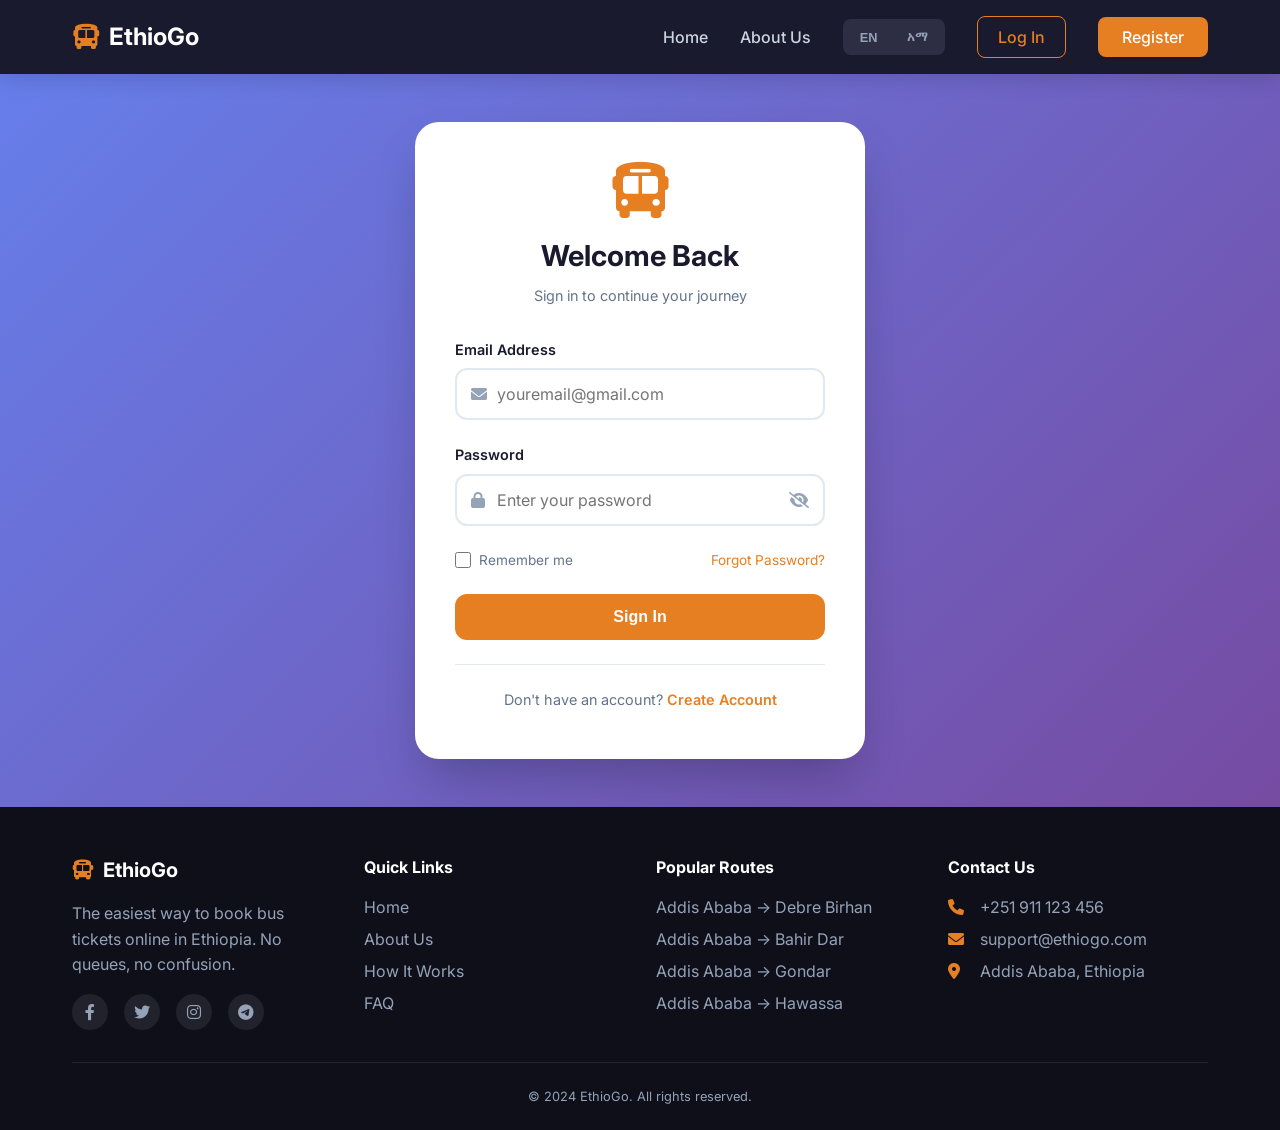
==== login.html @ 36d427b1 "first commit" ====
<!DOCTYPE html>
<html lang="en">
<head>
    <meta charset="UTF-8">
    <meta name="viewport" content="width=device-width, initial-scale=1.0">
    <title>Login - EthioGo | Sign In</title>
    <link href="https://fonts.googleapis.com/css2?family=Inter:wght@300;400;500;600;700;800&display=swap" rel="stylesheet">
    <link rel="stylesheet" href="https://cdnjs.cloudflare.com/ajax/libs/font-awesome/6.0.0-beta3/css/all.min.css">
    <link rel="stylesheet" href="css/main.css">
    
    <style>
        /* Login Page Specific Styles */
        .login-wrapper {
            min-height: calc(100vh - 200px);
            display: flex;
            align-items: center;
            justify-content: center;
            padding: 3rem 2rem;
            background: linear-gradient(135deg, #667eea 0%, #764ba2 100%);
        }

        .login-card {
            background: white;
            border-radius: 24px;
            box-shadow: 0 25px 50px -12px rgba(0, 0, 0, 0.25);
            width: 100%;
            max-width: 450px;
            padding: 2.5rem;
            animation: fadeIn 0.5s ease-out;
        }

        @keyframes fadeIn {
            from {
                opacity: 0;
                transform: translateY(20px);
            }
            to {
                opacity: 1;
                transform: translateY(0);
            }
        }

        .login-header {
            text-align: center;
            margin-bottom: 2rem;
        }

        .login-header i {
            font-size: 3.5rem;
            color: #e67e22;
            margin-bottom: 1rem;
        }

        .login-header h2 {
            font-size: 1.8rem;
            color: #1a1a2e;
            margin-bottom: 0.5rem;
            font-weight: 700;
        }

        .login-header p {
            color: #64748b;
            font-size: 0.9rem;
        }

        /* Form Styles */
        .form-group {
            margin-bottom: 1.5rem;
        }

        .form-group label {
            display: block;
            margin-bottom: 0.5rem;
            font-weight: 600;
            color: #1a1a2e;
            font-size: 0.9rem;
        }

        .input-wrapper {
            position: relative;
            display: flex;
            align-items: center;
        }

        .input-icon {
            position: absolute;
            left: 1rem;
            color: #94a3b8;
            font-size: 1rem;
            z-index: 1;
        }

        .input-wrapper input {
            width: 100%;
            padding: 0.875rem 1rem 0.875rem 2.5rem;
            border: 2px solid #e2e8f0;
            border-radius: 12px;
            font-size: 1rem;
            transition: all 0.2s;
            font-family: inherit;
            background: white;
        }

        .input-wrapper input:focus {
            outline: none;
            border-color: #e67e22;
            box-shadow: 0 0 0 3px rgba(230, 126, 34, 0.1);
        }

        .password-toggle {
            position: absolute;
            right: 1rem;
            cursor: pointer;
            color: #94a3b8;
            font-size: 1rem;
            transition: color 0.2s;
            z-index: 10;
        }

        .password-toggle:hover {
            color: #e67e22;
        }

        /* Form Options */
        .form-options {
            display: flex;
            justify-content: space-between;
            align-items: center;
            margin-bottom: 1.5rem;
            font-size: 0.85rem;
        }

        .checkbox-label {
            display: flex;
            align-items: center;
            gap: 0.5rem;
            cursor: pointer;
            color: #64748b;
        }

        .checkbox-label input {
            width: 16px;
            height: 16px;
            cursor: pointer;
            accent-color: #e67e22;
        }

        .forgot-link {
            color: #e67e22;
            text-decoration: none;
            transition: color 0.2s;
        }

        .forgot-link:hover {
            color: #d35400;
            text-decoration: underline;
        }

        /* Login Button */
        .login-btn {
            width: 100%;
            background: #e67e22;
            color: white;
            border: none;
            padding: 0.875rem;
            border-radius: 12px;
            font-size: 1rem;
            font-weight: 600;
            cursor: pointer;
            transition: all 0.3s;
        }

        .login-btn:hover {
            background: #d35400;
            transform: translateY(-2px);
            box-shadow: 0 5px 15px rgba(230, 126, 34, 0.3);
        }

        .login-btn:active {
            transform: translateY(0);
        }

        .login-btn:disabled {
            background: #cbd5e1;
            cursor: not-allowed;
            transform: none;
        }

        /* Register Link */
        .register-link {
            text-align: center;
            margin-top: 1.5rem;
            padding-top: 1.5rem;
            border-top: 1px solid #e2e8f0;
        }

        .register-link p {
            color: #64748b;
            font-size: 0.9rem;
            margin-bottom: 0.5rem;
        }

        .register-link a {
            color: #e67e22;
            text-decoration: none;
            font-weight: 600;
            transition: color 0.2s;
        }

        .register-link a:hover {
            color: #d35400;
            text-decoration: underline;
        }

        /* Alert Messages */
        .alert {
            padding: 0.875rem;
            border-radius: 12px;
            margin-bottom: 1.5rem;
            font-size: 0.85rem;
            display: flex;
            align-items: center;
            gap: 0.5rem;
            animation: slideIn 0.3s ease-out;
        }

        @keyframes slideIn {
            from {
                opacity: 0;
                transform: translateY(-10px);
            }
            to {
                opacity: 1;
                transform: translateY(0);
            }
        }

        .alert-error {
            background: #fef2f2;
            color: #dc2626;
            border: 1px solid #fecaca;
        }

        .alert-success {
            background: #f0fdf4;
            color: #16a34a;
            border: 1px solid #bbf7d0;
        }

        .alert i {
            font-size: 1rem;
        }

        /* Responsive */
        @media (max-width: 768px) {
            .login-wrapper {
                padding: 2rem 1rem;
            }
            
            .login-card {
                padding: 1.5rem;
            }
            
            .login-header h2 {
                font-size: 1.5rem;
            }
            
            .form-options {
                flex-direction: column;
                gap: 0.75rem;
                align-items: flex-start;
            }
        }
    </style>
</head>
<body>
    <!-- Header placeholder -->
    <div id="header-placeholder"></div>
    
    <!-- Login Wrapper -->
    <div class="login-wrapper">
        <div class="login-card">
            <div class="login-header">
                <i class="fas fa-bus"></i>
                <h2>Welcome Back</h2>
                <p>Sign in to continue your journey</p>
            </div>
            
            <div id="alertMessage" style="display: none;"></div>
            
            <form id="loginForm">
                <div class="form-group">
                    <label>Email Address</label>
                    <div class="input-wrapper">
                        <i class="fas fa-envelope input-icon"></i>
                        <input type="email" id="email" placeholder="youremail@gmail.com" required>
                    </div>
                </div>
                
                <div class="form-group">
                    <label>Password</label>
                    <div class="input-wrapper">
                        <i class="fas fa-lock input-icon"></i>
                        <input type="password" id="password" placeholder="Enter your password" required>
                        <i class="fas fa-eye-slash password-toggle" id="togglePassword"></i>
                    </div>
                </div>
                
                <div class="form-options">
                    <label class="checkbox-label">
                        <input type="checkbox" id="rememberMe"> Remember me
                    </label>
                    <a href="#" class="forgot-link">Forgot Password?</a>
                </div>
                
                <button type="submit" class="login-btn">Sign In</button>
                
                <div class="register-link">
                    <p>Don't have an account? <a href="register.html">Create Account</a></p>
                </div>
            </form>
        </div>
    </div>
    
    <!-- Footer placeholder -->
    <div id="footer-placeholder"></div>
    
    <script src="js/main.js"></script>
    <script>
        // Wait for DOM to be fully loaded
        document.addEventListener('DOMContentLoaded', function() {
            console.log('Login page loaded');
            
            // DOM Elements
            const togglePassword = document.getElementById('togglePassword');
            const passwordInput = document.getElementById('password');
            const loginForm = document.getElementById('loginForm');
            const emailInput = document.getElementById('email');
            const rememberMeCheckbox = document.getElementById('rememberMe');
            const alertMessageDiv = document.getElementById('alertMessage');
            
            // ========================================
            // PASSWORD TOGGLE
            // ========================================
            if (togglePassword && passwordInput) {
                togglePassword.addEventListener('click', function() {
                    const type = passwordInput.getAttribute('type') === 'password' ? 'text' : 'password';
                    passwordInput.setAttribute('type', type);
                    this.classList.toggle('fa-eye-slash');
                    this.classList.toggle('fa-eye');
                });
            }
            
            // ========================================
            // COOKIE FUNCTIONS
            // ========================================
            function getCookie(name) {
                const value = `; ${document.cookie}`;
                const parts = value.split(`; ${name}=`);
                if (parts.length === 2) return parts.pop().split(';').shift();
                return null;
            }
            
            function setCookie(name, value, days) {
                const date = new Date();
                date.setTime(date.getTime() + (days * 24 * 60 * 60 * 1000));
                document.cookie = `${name}=${value}; expires=${date.toUTCString()}; path=/`;
            }
            
            // ========================================
            // LOAD SAVED EMAIL
            // ========================================
            function loadSavedEmail() {
                const savedEmail = getCookie('user_email');
                if (savedEmail && emailInput) {
                    emailInput.value = savedEmail;
                    if (rememberMeCheckbox) {
                        rememberMeCheckbox.checked = true;
                    }
                }
            }
            
            // ========================================
            // SHOW ALERT
            // ========================================
            function showAlert(message, type) {
                if (alertMessageDiv) {
                    const icon = type === 'error' ? 'fa-exclamation-circle' : 'fa-check-circle';
                    alertMessageDiv.innerHTML = `<i class="fas ${icon}"></i> ${message}`;
                    alertMessageDiv.className = `alert alert-${type}`;
                    alertMessageDiv.style.display = 'block';
                    
                    setTimeout(() => {
                        alertMessageDiv.style.display = 'none';
                    }, 4000);
                } else {
                    alert(message);
                }
            }
            
            // ========================================
            // FORM SUBMISSION
            // ========================================
            if (loginForm) {
                loginForm.addEventListener('submit', async (e) => {
                    e.preventDefault();
                    
                    const email = emailInput ? emailInput.value.trim() : '';
                    const password = passwordInput ? passwordInput.value : '';
                    const rememberMe = rememberMeCheckbox ? rememberMeCheckbox.checked : false;
                    
                    console.log('Submitting login for:', email);
                    
                    if (!email || !password) {
                        showAlert('Please enter both email and password', 'error');
                        return;
                    }
                    
                    // Show loading state
                    const submitBtn = loginForm.querySelector('button');
                    const originalText = submitBtn.textContent;
                    submitBtn.textContent = 'Signing in...';
                    submitBtn.disabled = true;
                    
                    try {
                        const response = await fetch('backend/api/login.php', {
                            method: 'POST',
                            headers: {
                                'Content-Type': 'application/json',
                            },
                            body: JSON.stringify({
                                email: email,
                                password: password,
                                rememberMe: rememberMe
                            })
                        });
                        
                        const result = await response.json();
                        console.log('Response:', result);
                        
                        if (result.success) {
                            showAlert(result.message, 'success');
                            
                            if (rememberMe) {
                                setCookie('user_email', email, 30);
                            }
                            
                            setTimeout(() => {
                                window.location.href = result.redirect;
                            }, 1500);
                        } else {
                            showAlert(result.message, 'error');
                            submitBtn.textContent = originalText;
                            submitBtn.disabled = false;
                        }
                    } catch (error) {
                        console.error('Error:', error);
                        showAlert('Connection error: ' + error.message, 'error');
                        submitBtn.textContent = originalText;
                        submitBtn.disabled = false;
                    }
                });
            }
            
            // Load saved email
            loadSavedEmail();
        });
    </script>
</body>
</html>
---- css/main.css ----
/* ========================================
   ETHIOGO - SHARED STYLES (Header & Footer)
   Professional, Darker, Elegant Colors
   ======================================== */

* {
    margin: 0;
    padding: 0;
    box-sizing: border-box;
}

body {
    font-family: 'Inter', -apple-system, BlinkMacSystemFont, 'Segoe UI', sans-serif;
    background: #f0f2f5;
    color: #1a1a2e;
    line-height: 1.5;
    min-height: 100vh;
    display: flex;
    flex-direction: column;
}

main {
    flex: 1;
}

.container {
    max-width: 1200px;
    margin: 0 auto;
    padding: 0 2rem;
}

/* ===== NAVBAR - STICKY HEADER ===== */
.navbar {
    background: #1a1a2e;
    box-shadow: 0 4px 20px rgba(0,0,0,0.15);
    position: sticky;
    top: 0;
    z-index: 1000;
    backdrop-filter: blur(0px);
}

.nav-container {
    max-width: 1200px;
    margin: 0 auto;
    padding: 1rem 2rem;
    display: flex;
    justify-content: space-between;
    align-items: center;
}

.logo {
    display: flex;
    align-items: center;
    gap: 0.5rem;
    font-size: 1.5rem;
    font-weight: 700;
    color: white;
    text-decoration: none;
}

.logo i {
    color: #e67e22;
    font-size: 1.6rem;
}

.nav-links {
    display: flex;
    align-items: center;
    gap: 2rem;
}

.nav-links a {
    text-decoration: none;
    color: #cbd5e1;
    font-weight: 500;
    transition: color 0.2s;
}

.nav-links a:hover {
    color: #e67e22;
}

.nav-links a.active {
    color: #e67e22;
}

/* Language Switcher */
.language-switcher {
    display: flex;
    gap: 0.25rem;
    background: #2d2d44;
    padding: 0.25rem;
    border-radius: 8px;
}

.lang-btn {
    padding: 0.4rem 0.8rem;
    border: none;
    background: transparent;
    border-radius: 6px;
    cursor: pointer;
    font-size: 0.8rem;
    font-weight: 600;
    transition: all 0.2s;
    color: #94a3b8;
}

.lang-btn.active {
    background: #e67e22;
    color: white;
    box-shadow: 0 1px 3px rgba(0,0,0,0.2);
}

.lang-btn:hover:not(.active) {
    background: #3d3d5c;
    color: white;
}

/* Buttons */
.btn-outline {
    border: 1.5px solid #e67e22;
    padding: 0.5rem 1.25rem;
    border-radius: 8px;
    transition: all 0.2s;
    background: transparent;
    color: #e67e22 !important;
}

.btn-outline:hover {
    background: #e67e22;
    color: white !important;
    border-color: #e67e22;
}

.btn-primary {
    background: #e67e22;
    padding: 0.5rem 1.5rem;
    border-radius: 8px;
    color: white !important;
    transition: all 0.2s;
    border: none;
}

.btn-primary:hover {
    background: #d35400;
    transform: translateY(-1px);
}

.menu-toggle {
    display: none;
    font-size: 1.5rem;
    cursor: pointer;
    color: white;
}

/* ===== FOOTER ===== */
.footer {
    background: #0f0f1a;
    color: #94a3b8;
    padding: 3rem 0 1.5rem;
    margin-top: 0;
}

.footer-grid {
    display: grid;
    grid-template-columns: repeat(auto-fit, minmax(250px, 1fr));
    gap: 2rem;
    margin-bottom: 2rem;
}

.footer-logo {
    display: flex;
    align-items: center;
    gap: 0.5rem;
    font-size: 1.25rem;
    font-weight: 700;
    color: white;
    text-decoration: none;
    margin-bottom: 1rem;
}

.footer-logo i {
    color: #e67e22;
}

.footer-col p {
    line-height: 1.6;
    margin-bottom: 1rem;
    color: #94a3b8;
}

.footer-col h4 {
    color: white;
    margin-bottom: 1rem;
    font-size: 1rem;
}

.footer-col ul {
    list-style: none;
}

.footer-col ul li {
    margin-bottom: 0.5rem;
}

.footer-col a {
    color: #94a3b8;
    text-decoration: none;
    transition: color 0.2s;
}

.footer-col a:hover {
    color: #e67e22;
}

.social-icons {
    display: flex;
    gap: 1rem;
    margin-top: 1rem;
}

.social-icons a {
    width: 36px;
    height: 36px;
    background: rgba(255,255,255,0.08);
    display: flex;
    align-items: center;
    justify-content: center;
    border-radius: 50%;
    transition: all 0.2s;
    color: #94a3b8;
}

.social-icons a:hover {
    background: #e67e22;
    color: white;
    transform: translateY(-2px);
}

.contact-list li {
    display: flex;
    align-items: center;
    gap: 0.75rem;
    margin-bottom: 0.75rem;
    color: #94a3b8;
}

.contact-list i {
    color: #e67e22;
    width: 20px;
}

.footer-bottom {
    text-align: center;
    padding-top: 1.5rem;
    border-top: 1px solid rgba(255,255,255,0.08);
    font-size: 0.8rem;
}

/* ===== RESPONSIVE ===== */
@media (max-width: 768px) {
    .menu-toggle {
        display: block;
    }
    
    .nav-links {
        display: none;
        position: absolute;
        top: 100%;
        left: 0;
        right: 0;
        background: #1a1a2e;
        flex-direction: column;
        padding: 1.5rem;
        gap: 1rem;
        box-shadow: 0 10px 20px rgba(0,0,0,0.2);
    }
    
    .nav-links.active {
        display: flex;
    }
    
    .container {
        padding: 0 1rem;
    }
    
    .footer-grid {
        grid-template-columns: 1fr;
        text-align: center;
    }
    
    .social-icons {
        justify-content: center;
    }
    
    .contact-list li {
        justify-content: center;
    }
}
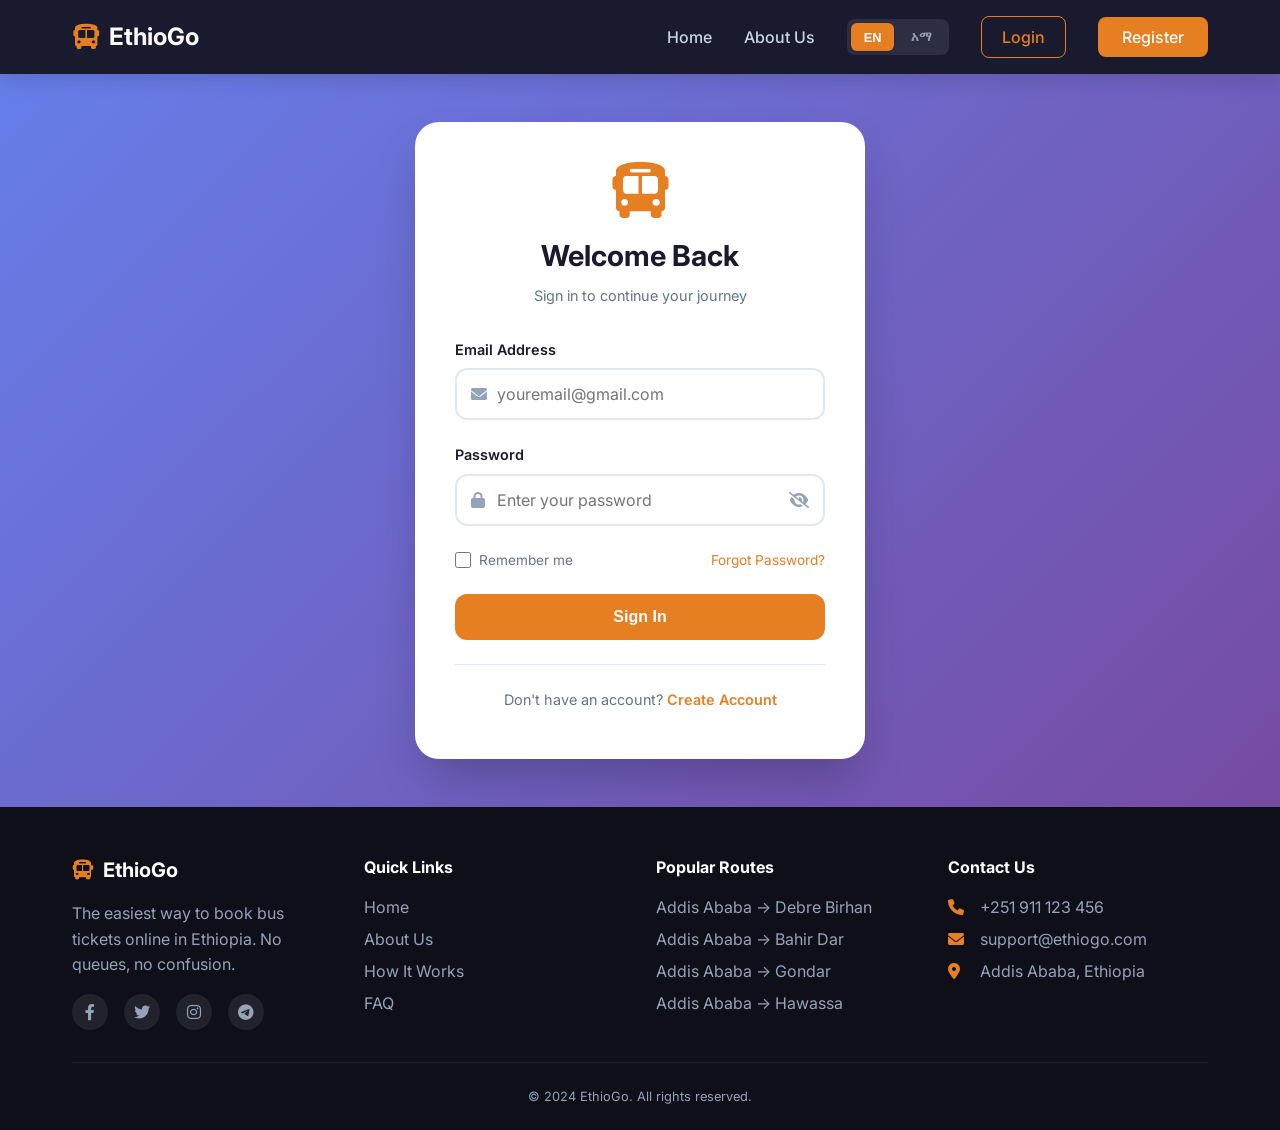
==== commit b0846147: "second commit" ====
--- a/login.html
+++ b/login.html
@@ -7,271 +7,8 @@
     <link href="https://fonts.googleapis.com/css2?family=Inter:wght@300;400;500;600;700;800&display=swap" rel="stylesheet">
     <link rel="stylesheet" href="https://cdnjs.cloudflare.com/ajax/libs/font-awesome/6.0.0-beta3/css/all.min.css">
     <link rel="stylesheet" href="css/main.css">
+    <link rel="stylesheet" href="css/login.css">
     
-    <style>
-        /* Login Page Specific Styles */
-        .login-wrapper {
-            min-height: calc(100vh - 200px);
-            display: flex;
-            align-items: center;
-            justify-content: center;
-            padding: 3rem 2rem;
-            background: linear-gradient(135deg, #667eea 0%, #764ba2 100%);
-        }
-
-        .login-card {
-            background: white;
-            border-radius: 24px;
-            box-shadow: 0 25px 50px -12px rgba(0, 0, 0, 0.25);
-            width: 100%;
-            max-width: 450px;
-            padding: 2.5rem;
-            animation: fadeIn 0.5s ease-out;
-        }
-
-        @keyframes fadeIn {
-            from {
-                opacity: 0;
-                transform: translateY(20px);
-            }
-            to {
-                opacity: 1;
-                transform: translateY(0);
-            }
-        }
-
-        .login-header {
-            text-align: center;
-            margin-bottom: 2rem;
-        }
-
-        .login-header i {
-            font-size: 3.5rem;
-            color: #e67e22;
-            margin-bottom: 1rem;
-        }
-
-        .login-header h2 {
-            font-size: 1.8rem;
-            color: #1a1a2e;
-            margin-bottom: 0.5rem;
-            font-weight: 700;
-        }
-
-        .login-header p {
-            color: #64748b;
-            font-size: 0.9rem;
-        }
-
-        /* Form Styles */
-        .form-group {
-            margin-bottom: 1.5rem;
-        }
-
-        .form-group label {
-            display: block;
-            margin-bottom: 0.5rem;
-            font-weight: 600;
-            color: #1a1a2e;
-            font-size: 0.9rem;
-        }
-
-        .input-wrapper {
-            position: relative;
-            display: flex;
-            align-items: center;
-        }
-
-        .input-icon {
-            position: absolute;
-            left: 1rem;
-            color: #94a3b8;
-            font-size: 1rem;
-            z-index: 1;
-        }
-
-        .input-wrapper input {
-            width: 100%;
-            padding: 0.875rem 1rem 0.875rem 2.5rem;
-            border: 2px solid #e2e8f0;
-            border-radius: 12px;
-            font-size: 1rem;
-            transition: all 0.2s;
-            font-family: inherit;
-            background: white;
-        }
-
-        .input-wrapper input:focus {
-            outline: none;
-            border-color: #e67e22;
-            box-shadow: 0 0 0 3px rgba(230, 126, 34, 0.1);
-        }
-
-        .password-toggle {
-            position: absolute;
-            right: 1rem;
-            cursor: pointer;
-            color: #94a3b8;
-            font-size: 1rem;
-            transition: color 0.2s;
-            z-index: 10;
-        }
-
-        .password-toggle:hover {
-            color: #e67e22;
-        }
-
-        /* Form Options */
-        .form-options {
-            display: flex;
-            justify-content: space-between;
-            align-items: center;
-            margin-bottom: 1.5rem;
-            font-size: 0.85rem;
-        }
-
-        .checkbox-label {
-            display: flex;
-            align-items: center;
-            gap: 0.5rem;
-            cursor: pointer;
-            color: #64748b;
-        }
-
-        .checkbox-label input {
-            width: 16px;
-            height: 16px;
-            cursor: pointer;
-            accent-color: #e67e22;
-        }
-
-        .forgot-link {
-            color: #e67e22;
-            text-decoration: none;
-            transition: color 0.2s;
-        }
-
-        .forgot-link:hover {
-            color: #d35400;
-            text-decoration: underline;
-        }
-
-        /* Login Button */
-        .login-btn {
-            width: 100%;
-            background: #e67e22;
-            color: white;
-            border: none;
-            padding: 0.875rem;
-            border-radius: 12px;
-            font-size: 1rem;
-            font-weight: 600;
-            cursor: pointer;
-            transition: all 0.3s;
-        }
-
-        .login-btn:hover {
-            background: #d35400;
-            transform: translateY(-2px);
-            box-shadow: 0 5px 15px rgba(230, 126, 34, 0.3);
-        }
-
-        .login-btn:active {
-            transform: translateY(0);
-        }
-
-        .login-btn:disabled {
-            background: #cbd5e1;
-            cursor: not-allowed;
-            transform: none;
-        }
-
-        /* Register Link */
-        .register-link {
-            text-align: center;
-            margin-top: 1.5rem;
-            padding-top: 1.5rem;
-            border-top: 1px solid #e2e8f0;
-        }
-
-        .register-link p {
-            color: #64748b;
-            font-size: 0.9rem;
-            margin-bottom: 0.5rem;
-        }
-
-        .register-link a {
-            color: #e67e22;
-            text-decoration: none;
-            font-weight: 600;
-            transition: color 0.2s;
-        }
-
-        .register-link a:hover {
-            color: #d35400;
-            text-decoration: underline;
-        }
-
-        /* Alert Messages */
-        .alert {
-            padding: 0.875rem;
-            border-radius: 12px;
-            margin-bottom: 1.5rem;
-            font-size: 0.85rem;
-            display: flex;
-            align-items: center;
-            gap: 0.5rem;
-            animation: slideIn 0.3s ease-out;
-        }
-
-        @keyframes slideIn {
-            from {
-                opacity: 0;
-                transform: translateY(-10px);
-            }
-            to {
-                opacity: 1;
-                transform: translateY(0);
-            }
-        }
-
-        .alert-error {
-            background: #fef2f2;
-            color: #dc2626;
-            border: 1px solid #fecaca;
-        }
-
-        .alert-success {
-            background: #f0fdf4;
-            color: #16a34a;
-            border: 1px solid #bbf7d0;
-        }
-
-        .alert i {
-            font-size: 1rem;
-        }
-
-        /* Responsive */
-        @media (max-width: 768px) {
-            .login-wrapper {
-                padding: 2rem 1rem;
-            }
-            
-            .login-card {
-                padding: 1.5rem;
-            }
-            
-            .login-header h2 {
-                font-size: 1.5rem;
-            }
-            
-            .form-options {
-                flex-direction: column;
-                gap: 0.75rem;
-                align-items: flex-start;
-            }
-        }
-    </style>
 </head>
 <body>
     <!-- Header placeholder -->
@@ -326,145 +63,7 @@
     <div id="footer-placeholder"></div>
     
     <script src="js/main.js"></script>
-    <script>
-        // Wait for DOM to be fully loaded
-        document.addEventListener('DOMContentLoaded', function() {
-            console.log('Login page loaded');
-            
-            // DOM Elements
-            const togglePassword = document.getElementById('togglePassword');
-            const passwordInput = document.getElementById('password');
-            const loginForm = document.getElementById('loginForm');
-            const emailInput = document.getElementById('email');
-            const rememberMeCheckbox = document.getElementById('rememberMe');
-            const alertMessageDiv = document.getElementById('alertMessage');
-            
-            // ========================================
-            // PASSWORD TOGGLE
-            // ========================================
-            if (togglePassword && passwordInput) {
-                togglePassword.addEventListener('click', function() {
-                    const type = passwordInput.getAttribute('type') === 'password' ? 'text' : 'password';
-                    passwordInput.setAttribute('type', type);
-                    this.classList.toggle('fa-eye-slash');
-                    this.classList.toggle('fa-eye');
-                });
-            }
-            
-            // ========================================
-            // COOKIE FUNCTIONS
-            // ========================================
-            function getCookie(name) {
-                const value = `; ${document.cookie}`;
-                const parts = value.split(`; ${name}=`);
-                if (parts.length === 2) return parts.pop().split(';').shift();
-                return null;
-            }
-            
-            function setCookie(name, value, days) {
-                const date = new Date();
-                date.setTime(date.getTime() + (days * 24 * 60 * 60 * 1000));
-                document.cookie = `${name}=${value}; expires=${date.toUTCString()}; path=/`;
-            }
-            
-            // ========================================
-            // LOAD SAVED EMAIL
-            // ========================================
-            function loadSavedEmail() {
-                const savedEmail = getCookie('user_email');
-                if (savedEmail && emailInput) {
-                    emailInput.value = savedEmail;
-                    if (rememberMeCheckbox) {
-                        rememberMeCheckbox.checked = true;
-                    }
-                }
-            }
-            
-            // ========================================
-            // SHOW ALERT
-            // ========================================
-            function showAlert(message, type) {
-                if (alertMessageDiv) {
-                    const icon = type === 'error' ? 'fa-exclamation-circle' : 'fa-check-circle';
-                    alertMessageDiv.innerHTML = `<i class="fas ${icon}"></i> ${message}`;
-                    alertMessageDiv.className = `alert alert-${type}`;
-                    alertMessageDiv.style.display = 'block';
-                    
-                    setTimeout(() => {
-                        alertMessageDiv.style.display = 'none';
-                    }, 4000);
-                } else {
-                    alert(message);
-                }
-            }
-            
-            // ========================================
-            // FORM SUBMISSION
-            // ========================================
-            if (loginForm) {
-                loginForm.addEventListener('submit', async (e) => {
-                    e.preventDefault();
-                    
-                    const email = emailInput ? emailInput.value.trim() : '';
-                    const password = passwordInput ? passwordInput.value : '';
-                    const rememberMe = rememberMeCheckbox ? rememberMeCheckbox.checked : false;
-                    
-                    console.log('Submitting login for:', email);
-                    
-                    if (!email || !password) {
-                        showAlert('Please enter both email and password', 'error');
-                        return;
-                    }
-                    
-                    // Show loading state
-                    const submitBtn = loginForm.querySelector('button');
-                    const originalText = submitBtn.textContent;
-                    submitBtn.textContent = 'Signing in...';
-                    submitBtn.disabled = true;
-                    
-                    try {
-                        const response = await fetch('backend/api/login.php', {
-                            method: 'POST',
-                            headers: {
-                                'Content-Type': 'application/json',
-                            },
-                            body: JSON.stringify({
-                                email: email,
-                                password: password,
-                                rememberMe: rememberMe
-                            })
-                        });
-                        
-                        const result = await response.json();
-                        console.log('Response:', result);
-                        
-                        if (result.success) {
-                            showAlert(result.message, 'success');
-                            
-                            if (rememberMe) {
-                                setCookie('user_email', email, 30);
-                            }
-                            
-                            setTimeout(() => {
-                                window.location.href = result.redirect;
-                            }, 1500);
-                        } else {
-                            showAlert(result.message, 'error');
-                            submitBtn.textContent = originalText;
-                            submitBtn.disabled = false;
-                        }
-                    } catch (error) {
-                        console.error('Error:', error);
-                        showAlert('Connection error: ' + error.message, 'error');
-                        submitBtn.textContent = originalText;
-                        submitBtn.disabled = false;
-                    }
-                });
-            }
-            
-            // Load saved email
-            loadSavedEmail();
-        });
-    </script>
+    <script src="js/translations.js"></script>
+    <script src="js/login.js"></script>
 </body>
 </html>
--- a/css/login.css
+++ b/css/login.css
@@ -0,0 +1,262 @@
+/* Login Page Specific Styles */
+        .login-wrapper {
+            min-height: calc(100vh - 200px);
+            display: flex;
+            align-items: center;
+            justify-content: center;
+            padding: 3rem 2rem;
+            background: linear-gradient(135deg, #667eea 0%, #764ba2 100%);
+        }
+
+        .login-card {
+            background: white;
+            border-radius: 24px;
+            box-shadow: 0 25px 50px -12px rgba(0, 0, 0, 0.25);
+            width: 100%;
+            max-width: 450px;
+            padding: 2.5rem;
+            animation: fadeIn 0.5s ease-out;
+        }
+
+        @keyframes fadeIn {
+            from {
+                opacity: 0;
+                transform: translateY(20px);
+            }
+            to {
+                opacity: 1;
+                transform: translateY(0);
+            }
+        }
+
+        .login-header {
+            text-align: center;
+            margin-bottom: 2rem;
+        }
+
+        .login-header i {
+            font-size: 3.5rem;
+            color: #e67e22;
+            margin-bottom: 1rem;
+        }
+
+        .login-header h2 {
+            font-size: 1.8rem;
+            color: #1a1a2e;
+            margin-bottom: 0.5rem;
+            font-weight: 700;
+        }
+
+        .login-header p {
+            color: #64748b;
+            font-size: 0.9rem;
+        }
+
+        /* Form Styles */
+        .form-group {
+            margin-bottom: 1.5rem;
+        }
+
+        .form-group label {
+            display: block;
+            margin-bottom: 0.5rem;
+            font-weight: 600;
+            color: #1a1a2e;
+            font-size: 0.9rem;
+        }
+
+        .input-wrapper {
+            position: relative;
+            display: flex;
+            align-items: center;
+        }
+
+        .input-icon {
+            position: absolute;
+            left: 1rem;
+            color: #94a3b8;
+            font-size: 1rem;
+            z-index: 1;
+        }
+
+        .input-wrapper input {
+            width: 100%;
+            padding: 0.875rem 1rem 0.875rem 2.5rem;
+            border: 2px solid #e2e8f0;
+            border-radius: 12px;
+            font-size: 1rem;
+            transition: all 0.2s;
+            font-family: inherit;
+            background: white;
+        }
+
+        .input-wrapper input:focus {
+            outline: none;
+            border-color: #e67e22;
+            box-shadow: 0 0 0 3px rgba(230, 126, 34, 0.1);
+        }
+
+        .password-toggle {
+            position: absolute;
+            right: 1rem;
+            cursor: pointer;
+            color: #94a3b8;
+            font-size: 1rem;
+            transition: color 0.2s;
+            z-index: 10;
+        }
+
+        .password-toggle:hover {
+            color: #e67e22;
+        }
+
+        /* Form Options */
+        .form-options {
+            display: flex;
+            justify-content: space-between;
+            align-items: center;
+            margin-bottom: 1.5rem;
+            font-size: 0.85rem;
+        }
+
+        .checkbox-label {
+            display: flex;
+            align-items: center;
+            gap: 0.5rem;
+            cursor: pointer;
+            color: #64748b;
+        }
+
+        .checkbox-label input {
+            width: 16px;
+            height: 16px;
+            cursor: pointer;
+            accent-color: #e67e22;
+        }
+
+        .forgot-link {
+            color: #e67e22;
+            text-decoration: none;
+            transition: color 0.2s;
+        }
+
+        .forgot-link:hover {
+            color: #d35400;
+            text-decoration: underline;
+        }
+
+        /* Login Button */
+        .login-btn {
+            width: 100%;
+            background: #e67e22;
+            color: white;
+            border: none;
+            padding: 0.875rem;
+            border-radius: 12px;
+            font-size: 1rem;
+            font-weight: 600;
+            cursor: pointer;
+            transition: all 0.3s;
+        }
+
+        .login-btn:hover {
+            background: #d35400;
+            transform: translateY(-2px);
+            box-shadow: 0 5px 15px rgba(230, 126, 34, 0.3);
+        }
+
+        .login-btn:active {
+            transform: translateY(0);
+        }
+
+        .login-btn:disabled {
+            background: #cbd5e1;
+            cursor: not-allowed;
+            transform: none;
+        }
+
+        /* Register Link */
+        .register-link {
+            text-align: center;
+            margin-top: 1.5rem;
+            padding-top: 1.5rem;
+            border-top: 1px solid #e2e8f0;
+        }
+
+        .register-link p {
+            color: #64748b;
+            font-size: 0.9rem;
+            margin-bottom: 0.5rem;
+        }
+
+        .register-link a {
+            color: #e67e22;
+            text-decoration: none;
+            font-weight: 600;
+            transition: color 0.2s;
+        }
+
+        .register-link a:hover {
+            color: #d35400;
+            text-decoration: underline;
+        }
+
+        /* Alert Messages */
+        .alert {
+            padding: 0.875rem;
+            border-radius: 12px;
+            margin-bottom: 1.5rem;
+            font-size: 0.85rem;
+            display: flex;
+            align-items: center;
+            gap: 0.5rem;
+            animation: slideIn 0.3s ease-out;
+        }
+
+        @keyframes slideIn {
+            from {
+                opacity: 0;
+                transform: translateY(-10px);
+            }
+            to {
+                opacity: 1;
+                transform: translateY(0);
+            }
+        }
+
+        .alert-error {
+            background: #fef2f2;
+            color: #dc2626;
+            border: 1px solid #fecaca;
+        }
+
+        .alert-success {
+            background: #f0fdf4;
+            color: #16a34a;
+            border: 1px solid #bbf7d0;
+        }
+
+        .alert i {
+            font-size: 1rem;
+        }
+
+        /* Responsive */
+        @media (max-width: 768px) {
+            .login-wrapper {
+                padding: 2rem 1rem;
+            }
+            
+            .login-card {
+                padding: 1.5rem;
+            }
+            
+            .login-header h2 {
+                font-size: 1.5rem;
+            }
+            
+            .form-options {
+                flex-direction: column;
+                gap: 0.75rem;
+                align-items: flex-start;
+            }
+        }
